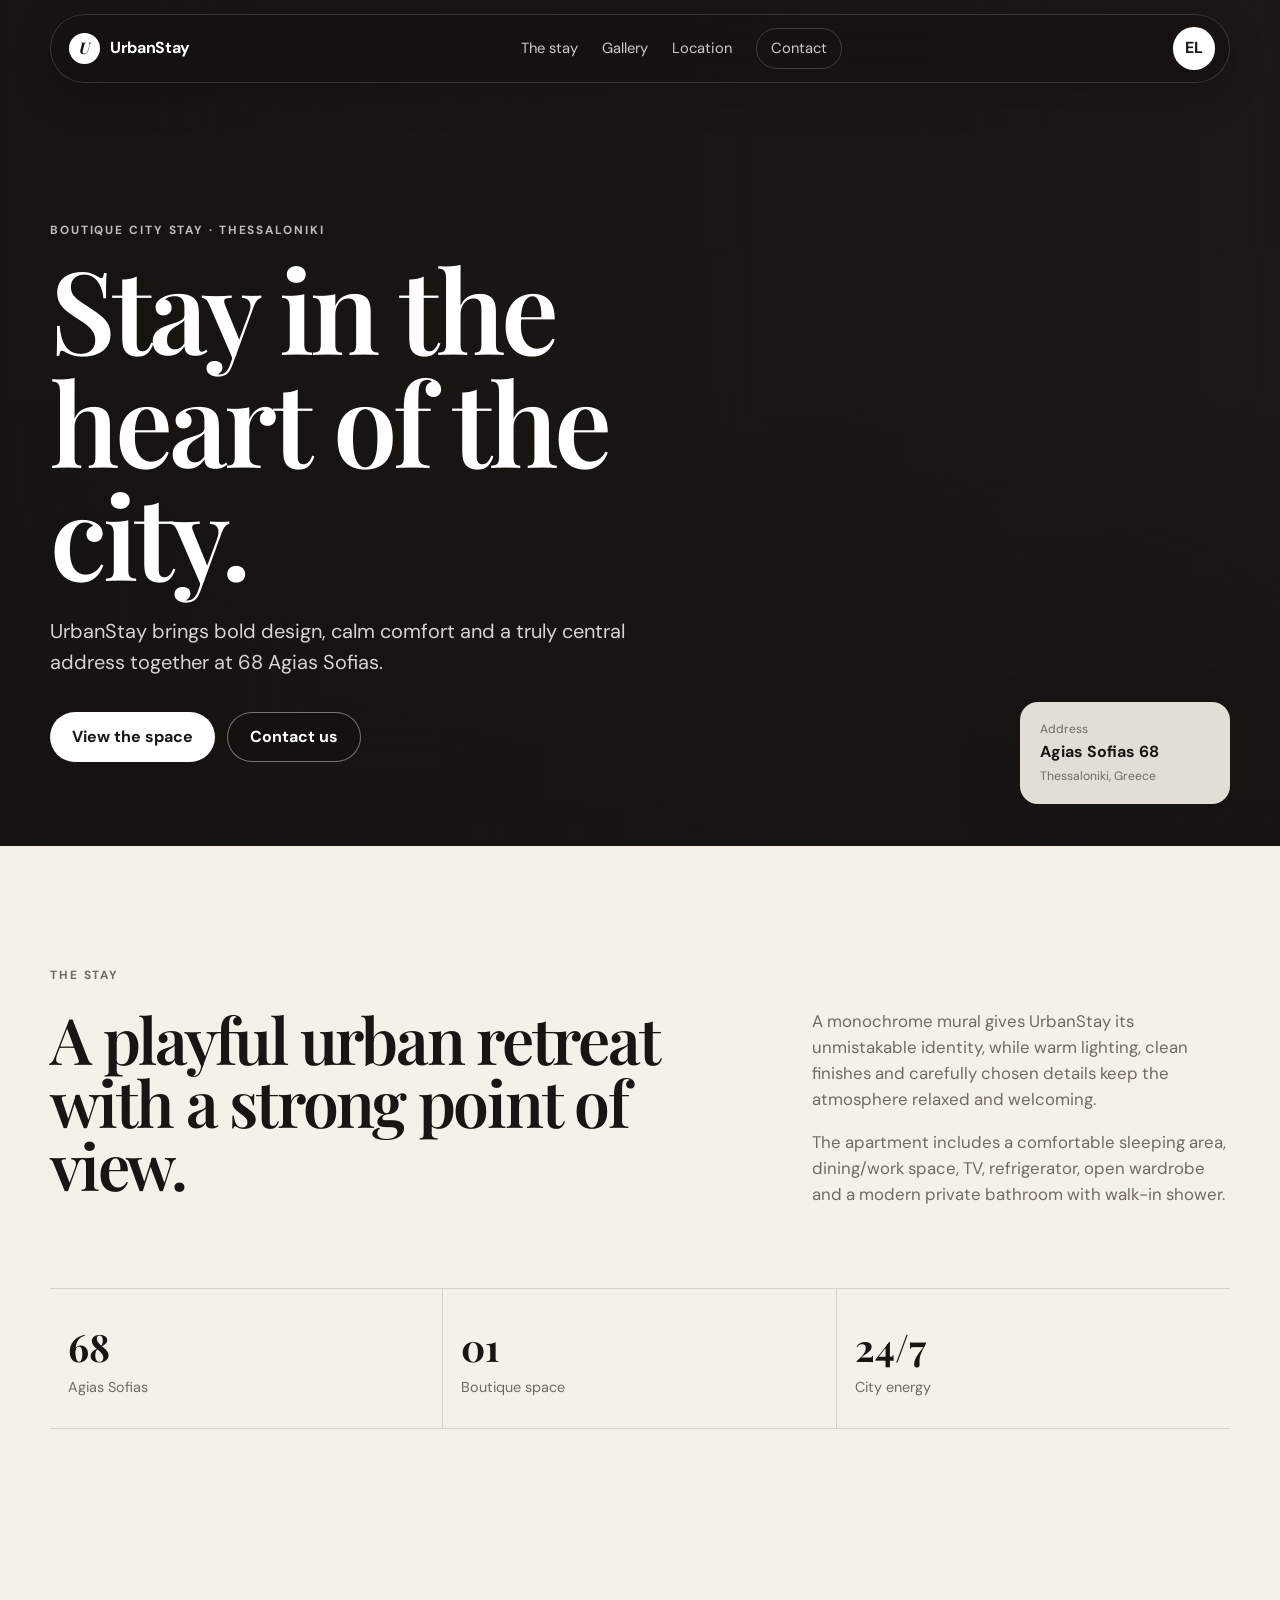
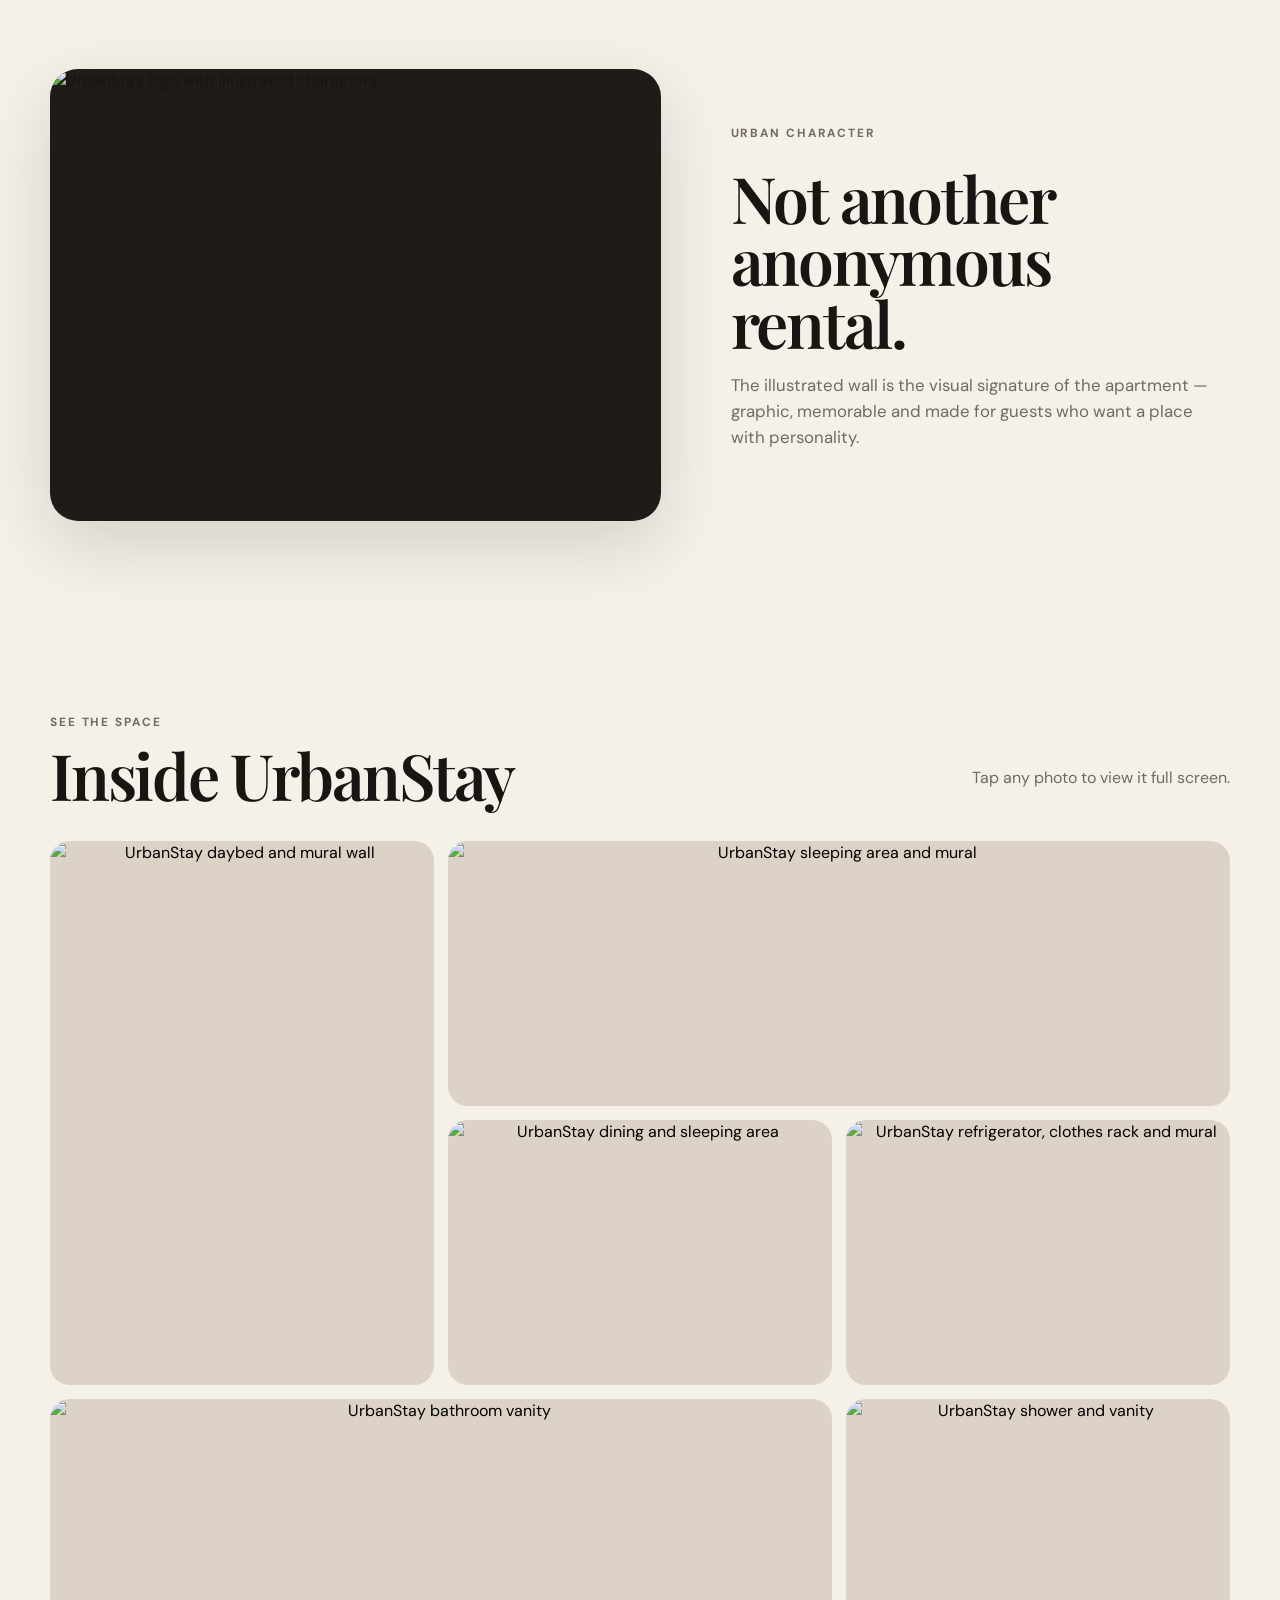
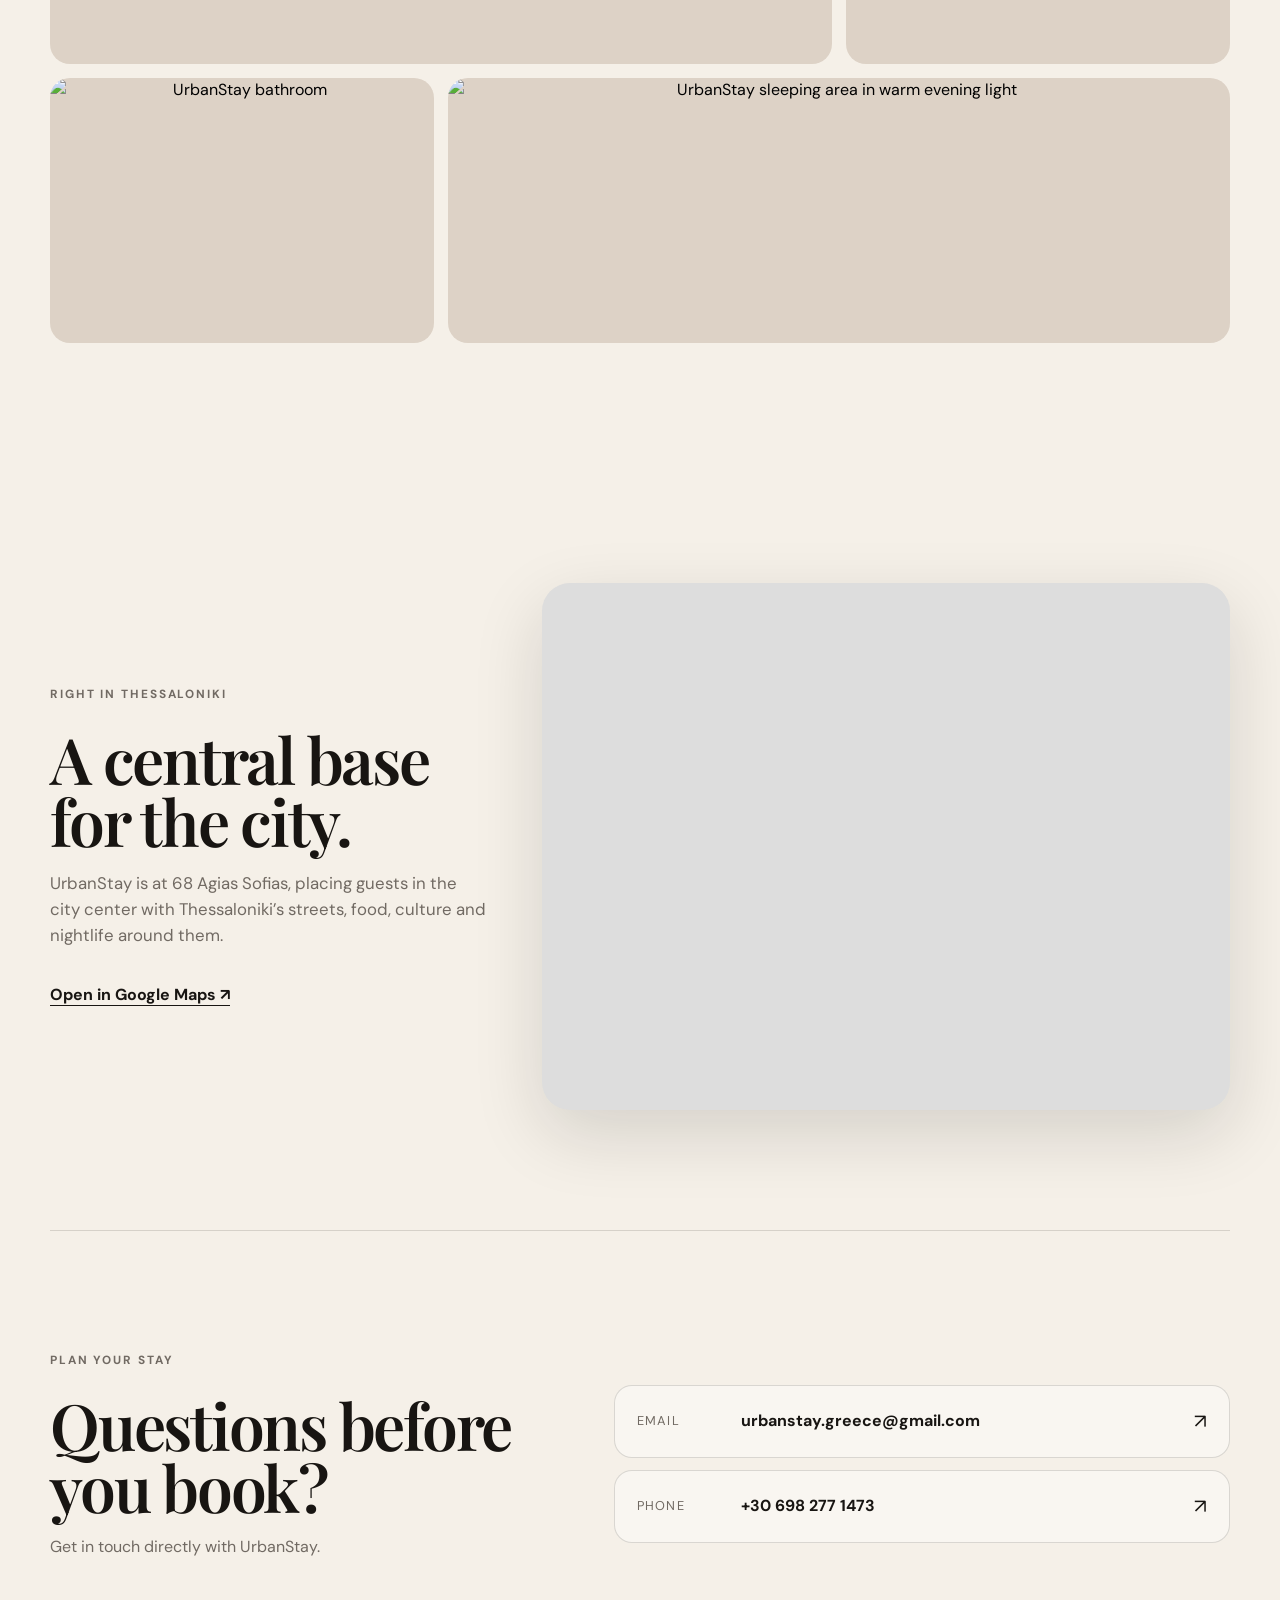
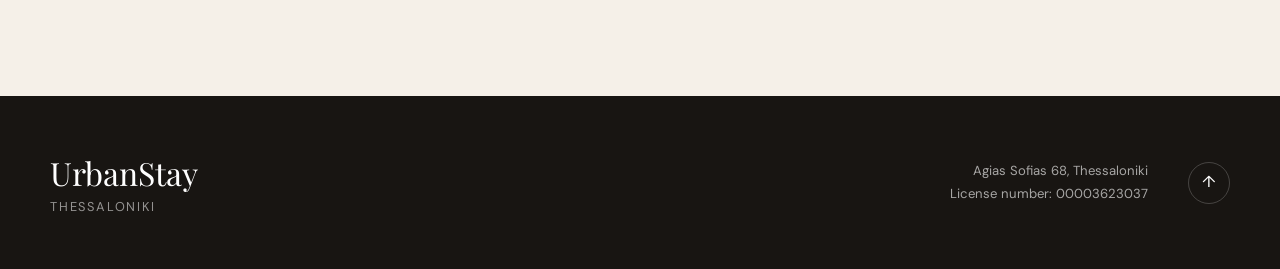
==== index.html @ fb2b24fa "Add UrbanStay website layout and styles" ====
<!doctype html>
<html lang="en">
<head>
  <meta charset="utf-8" />
  <meta name="viewport" content="width=device-width, initial-scale=1" />
  <meta name="theme-color" content="#181512" />
  <meta name="description" content="UrbanStay — a boutique stay at Agias Sofias 68 in central Thessaloniki." />
  <title>UrbanStay | Thessaloniki</title>
  <link rel="preconnect" href="https://fonts.googleapis.com">
  <link rel="preconnect" href="https://fonts.gstatic.com" crossorigin>
  <link href="https://fonts.googleapis.com/css2?family=DM+Sans:wght@400;500;600;700&family=Playfair+Display:ital,wght@0,600;1,600&display=swap" rel="stylesheet">
  <link rel="stylesheet" href="styles.css" />
</head>
<body>
  <header class="site-header" id="top">
    <a class="brand" href="#top" aria-label="UrbanStay home">
      <span class="brand-mark">U</span>
      <span>UrbanStay</span>
    </a>
    <nav class="nav" aria-label="Primary navigation">
      <a href="#stay" data-i18n="navStay">The stay</a>
      <a href="#gallery" data-i18n="navGallery">Gallery</a>
      <a href="#location" data-i18n="navLocation">Location</a>
      <a href="#contact" class="nav-cta" data-i18n="navContact">Contact</a>
    </nav>
    <button class="lang-toggle" type="button" aria-label="Switch language">EL</button>
  </header>

  <main>
    <section class="hero">
      <div class="hero-media" aria-hidden="true"></div>
      <div class="hero-overlay"></div>
      <div class="hero-content">
        <p class="eyebrow" data-i18n="eyebrow">Boutique city stay · Thessaloniki</p>
        <h1 data-i18n="heroTitle">Stay in the heart of the city.</h1>
        <p class="hero-copy" data-i18n="heroCopy">UrbanStay brings bold design, calm comfort and a truly central address together at 68 Agias Sofias.</p>
        <div class="hero-actions">
          <a class="button button-primary" href="#gallery" data-i18n="viewPhotos">View the space</a>
          <a class="button button-ghost" href="mailto:urbanstay.greece@gmail.com" data-i18n="contactUs">Contact us</a>
        </div>
      </div>
      <div class="hero-badge">
        <span data-i18n="addressLabel">Address</span>
        <strong>Agias Sofias 68</strong>
        <span>Thessaloniki, Greece</span>
      </div>
    </section>

    <section class="intro section" id="stay">
      <div class="section-kicker" data-i18n="theStay">The stay</div>
      <div class="intro-grid">
        <div>
          <h2 data-i18n="introTitle">A playful urban retreat with a strong point of view.</h2>
        </div>
        <div class="intro-copy">
          <p data-i18n="introP1">A monochrome mural gives UrbanStay its unmistakable identity, while warm lighting, clean finishes and carefully chosen details keep the atmosphere relaxed and welcoming.</p>
          <p data-i18n="introP2">The apartment includes a comfortable sleeping area, dining/work space, TV, refrigerator, open wardrobe and a modern private bathroom with walk-in shower.</p>
        </div>
      </div>
      <div class="feature-strip">
        <div><strong>68</strong><span data-i18n="agiasSofias">Agias Sofias</span></div>
        <div><strong>01</strong><span data-i18n="boutiqueSpace">Boutique space</span></div>
        <div><strong>24/7</strong><span data-i18n="cityEnergy">City energy</span></div>
      </div>
    </section>

    <section class="signature section" aria-label="UrbanStay identity">
      <div class="signature-logo-card">
        <img src="assets/images/logo.webp" alt="UrbanStay logo with illustrated characters" loading="lazy" />
      </div>
      <div class="signature-copy">
        <p class="section-kicker" data-i18n="signatureKicker">Urban character</p>
        <h2 data-i18n="signatureTitle">Not another anonymous rental.</h2>
        <p data-i18n="signatureCopy">The illustrated wall is the visual signature of the apartment — graphic, memorable and made for guests who want a place with personality.</p>
      </div>
    </section>

    <section class="gallery-section section" id="gallery">
      <div class="section-heading">
        <div>
          <p class="section-kicker" data-i18n="galleryKicker">See the space</p>
          <h2 data-i18n="galleryTitle">Inside UrbanStay</h2>
        </div>
        <p data-i18n="galleryCopy">Tap any photo to view it full screen.</p>
      </div>

      <div class="gallery" aria-label="UrbanStay photo gallery">
        <button class="gallery-item gallery-item-tall" data-full="assets/images/urbanstay-01.webp" aria-label="Open photo 1"><img src="assets/images/urbanstay-01.webp" alt="UrbanStay daybed and mural wall" loading="lazy"></button>
        <button class="gallery-item gallery-item-wide" data-full="assets/images/urbanstay-02.webp" aria-label="Open photo 2"><img src="assets/images/urbanstay-02.webp" alt="UrbanStay sleeping area and mural" loading="lazy"></button>
        <button class="gallery-item" data-full="assets/images/urbanstay-03.webp" aria-label="Open photo 3"><img src="assets/images/urbanstay-03.webp" alt="UrbanStay dining and sleeping area" loading="lazy"></button>
        <button class="gallery-item" data-full="assets/images/urbanstay-04.webp" aria-label="Open photo 4"><img src="assets/images/urbanstay-04.webp" alt="UrbanStay refrigerator, clothes rack and mural" loading="lazy"></button>
        <button class="gallery-item gallery-item-wide" data-full="assets/images/urbanstay-05.webp" aria-label="Open photo 5"><img src="assets/images/urbanstay-05.webp" alt="UrbanStay bathroom vanity" loading="lazy"></button>
        <button class="gallery-item" data-full="assets/images/urbanstay-06.webp" aria-label="Open photo 6"><img src="assets/images/urbanstay-06.webp" alt="UrbanStay shower and vanity" loading="lazy"></button>
        <button class="gallery-item" data-full="assets/images/urbanstay-07.webp" aria-label="Open photo 7"><img src="assets/images/urbanstay-07.webp" alt="UrbanStay bathroom" loading="lazy"></button>
        <button class="gallery-item gallery-item-wide" data-full="assets/images/urbanstay-08.webp" aria-label="Open photo 8"><img src="assets/images/urbanstay-08.webp" alt="UrbanStay sleeping area in warm evening light" loading="lazy"></button>
      </div>
    </section>

    <section class="location section" id="location">
      <div class="location-copy">
        <p class="section-kicker" data-i18n="locationKicker">Right in Thessaloniki</p>
        <h2 data-i18n="locationTitle">A central base for the city.</h2>
        <p data-i18n="locationCopy">UrbanStay is at 68 Agias Sofias, placing guests in the city center with Thessaloniki’s streets, food, culture and nightlife around them.</p>
        <a class="text-link" href="https://www.google.com/maps/search/?api=1&query=Agias+Sofias+68%2C+Thessaloniki%2C+Greece" target="_blank" rel="noopener" data-i18n="openMaps">Open in Google Maps ↗</a>
      </div>
      <div class="map-wrap">
        <iframe title="Map of UrbanStay, Agias Sofias 68, Thessaloniki" src="https://www.google.com/maps?q=Agias%20Sofias%2068%2C%20Thessaloniki%2C%20Greece&output=embed" loading="lazy" referrerpolicy="no-referrer-when-downgrade"></iframe>
      </div>
    </section>

    <section class="contact section" id="contact">
      <div>
        <p class="section-kicker" data-i18n="contactKicker">Plan your stay</p>
        <h2 data-i18n="contactTitle">Questions before you book?</h2>
        <p data-i18n="contactCopy">Get in touch directly with UrbanStay.</p>
      </div>
      <div class="contact-cards">
        <a href="mailto:urbanstay.greece@gmail.com" class="contact-card"><span>Email</span><strong>urbanstay.greece@gmail.com</strong><em>↗</em></a>
        <a href="tel:+306982771473" class="contact-card"><span data-i18n="phone">Phone</span><strong>+30 698 277 1473</strong><em>↗</em></a>
      </div>
    </section>
  </main>

  <footer class="footer">
    <div class="footer-brand">UrbanStay <span>Thessaloniki</span></div>
    <div class="footer-meta">
      <span>Agias Sofias 68, Thessaloniki</span>
      <span>License number: 00003623037</span>
    </div>
    <a href="#top" class="back-top" aria-label="Back to top">↑</a>
  </footer>

  <dialog class="lightbox" aria-label="Photo viewer">
    <button class="lightbox-close" type="button" aria-label="Close photo">×</button>
    <button class="lightbox-prev" type="button" aria-label="Previous photo">←</button>
    <img src="" alt="UrbanStay enlarged view" />
    <button class="lightbox-next" type="button" aria-label="Next photo">→</button>
  </dialog>

  <script src="script.js"></script>
</body>
</html>
---- styles.css ----
:root {
  --ink: #181512;
  --paper: #f5f0e8;
  --paper-2: #ece3d7;
  --white: #fffdf9;
  --gold: #c89a4b;
  --muted: #716a63;
  --line: rgba(24, 21, 18, .14);
  --radius: 28px;
  --shadow: 0 24px 70px rgba(24, 21, 18, .14);
}

* { box-sizing: border-box; }
html { scroll-behavior: smooth; }
body {
  margin: 0;
  background: var(--paper);
  color: var(--ink);
  font-family: "DM Sans", system-ui, -apple-system, sans-serif;
  line-height: 1.55;
}
img { max-width: 100%; display: block; }
a { color: inherit; text-decoration: none; }
button { font: inherit; }

.site-header {
  position: fixed;
  top: 14px;
  left: 50%;
  z-index: 40;
  transform: translateX(-50%);
  width: min(1180px, calc(100% - 28px));
  display: grid;
  grid-template-columns: auto 1fr auto;
  align-items: center;
  gap: 28px;
  padding: 12px 14px 12px 18px;
  border: 1px solid rgba(255,255,255,.15);
  border-radius: 999px;
  background: rgba(20,18,16,.80);
  color: white;
  backdrop-filter: blur(14px);
  box-shadow: 0 12px 42px rgba(0,0,0,.15);
}
.brand { display: inline-flex; align-items: center; gap: 10px; font-weight: 700; letter-spacing: -.02em; }
.brand-mark { display: grid; place-items: center; width: 31px; aspect-ratio: 1; background: white; color: var(--ink); border-radius: 50%; font-family: "Playfair Display", serif; font-style: italic; }
.nav { display: flex; justify-content: center; align-items: center; gap: 24px; font-size: .92rem; }
.nav a { opacity: .78; transition: opacity .2s ease; }
.nav a:hover { opacity: 1; }
.nav-cta { padding: 8px 14px; border: 1px solid rgba(255,255,255,.24); border-radius: 999px; }
.lang-toggle { border: 0; background: white; color: var(--ink); border-radius: 999px; padding: 9px 12px; font-weight: 700; cursor: pointer; }

.hero { min-height: 94vh; position: relative; display: flex; align-items: flex-end; overflow: hidden; background: #1b1815; color: white; }
.hero-media { position: absolute; inset: 0; background-image: url('assets/images/urbanstay-08.webp'); background-size: cover; background-position: center; transform: scale(1.01); }
.hero-overlay { position: absolute; inset: 0; background: linear-gradient(90deg, rgba(20,18,16,.74) 0%, rgba(20,18,16,.38) 50%, rgba(20,18,16,.08) 100%), linear-gradient(0deg, rgba(20,18,16,.6) 0%, transparent 55%); }
.hero-content { position: relative; z-index: 2; width: min(1180px, calc(100% - 40px)); margin: 0 auto; padding: 180px 0 84px; }
.eyebrow, .section-kicker { text-transform: uppercase; letter-spacing: .16em; font-size: .74rem; font-weight: 700; }
.eyebrow { color: rgba(255,255,255,.72); }
h1, h2 { font-family: "Playfair Display", Georgia, serif; font-weight: 600; letter-spacing: -.035em; margin: 0; line-height: .98; }
h1 { max-width: 760px; font-size: clamp(4rem, 9vw, 8.5rem); }
h2 { font-size: clamp(2.6rem, 5vw, 5.1rem); }
.hero-copy { max-width: 620px; margin: 26px 0 0; color: rgba(255,255,255,.82); font-size: clamp(1rem, 1.8vw, 1.25rem); }
.hero-actions { display: flex; flex-wrap: wrap; gap: 12px; margin-top: 34px; }
.button { display: inline-flex; align-items: center; justify-content: center; min-height: 50px; padding: 0 22px; border-radius: 999px; font-weight: 700; transition: transform .2s ease, background .2s ease; }
.button:hover { transform: translateY(-2px); }
.button-primary { background: white; color: var(--ink); }
.button-ghost { border: 1px solid rgba(255,255,255,.42); color: white; background: rgba(0,0,0,.08); }
.hero-badge { position: absolute; right: max(20px, calc((100% - 1180px)/2)); bottom: 42px; z-index: 3; width: 210px; padding: 18px 20px; background: rgba(245,240,232,.92); color: var(--ink); border-radius: 18px; backdrop-filter: blur(12px); box-shadow: var(--shadow); }
.hero-badge span, .hero-badge strong { display: block; }
.hero-badge span { font-size: .76rem; color: var(--muted); }
.hero-badge strong { margin: 2px 0; }

.section { width: min(1180px, calc(100% - 40px)); margin: 0 auto; padding: 120px 0; }
.section-kicker { color: var(--muted); margin: 0 0 24px; }
.intro-grid { display: grid; grid-template-columns: 1.25fr .75fr; gap: 64px; align-items: start; }
.intro-copy { color: var(--muted); font-size: 1.05rem; }
.intro-copy p:first-child { margin-top: 0; }
.feature-strip { margin-top: 64px; display: grid; grid-template-columns: repeat(3, 1fr); border-top: 1px solid var(--line); border-bottom: 1px solid var(--line); }
.feature-strip > div { padding: 28px 18px; border-right: 1px solid var(--line); }
.feature-strip > div:last-child { border-right: 0; }
.feature-strip strong { display: block; font-family: "Playfair Display", serif; font-size: 2.35rem; }
.feature-strip span { color: var(--muted); font-size: .9rem; }

.signature { display: grid; grid-template-columns: 1.1fr .9fr; gap: 70px; align-items: center; }
.signature-logo-card { border-radius: var(--radius); overflow: hidden; background: #1f1b18; box-shadow: var(--shadow); }
.signature-logo-card img { width: 100%; aspect-ratio: 1.35; object-fit: cover; }
.signature-copy p:last-child { max-width: 540px; color: var(--muted); font-size: 1.05rem; }

.gallery-section { padding-top: 72px; }
.section-heading { display: flex; justify-content: space-between; gap: 30px; align-items: end; margin-bottom: 34px; }
.section-heading .section-kicker { margin-bottom: 12px; }
.section-heading > p { max-width: 320px; color: var(--muted); }
.gallery { display: grid; grid-template-columns: repeat(12, 1fr); grid-auto-rows: 265px; gap: 14px; }
.gallery-item { grid-column: span 4; border: 0; padding: 0; overflow: hidden; border-radius: 20px; cursor: zoom-in; background: #ddd2c6; }
.gallery-item-wide { grid-column: span 8; }
.gallery-item-tall { grid-row: span 2; }
.gallery-item img { width: 100%; height: 100%; object-fit: cover; transition: transform .45s cubic-bezier(.2,.7,.2,1); }
.gallery-item:hover img { transform: scale(1.035); }

.location { display: grid; grid-template-columns: .78fr 1.22fr; gap: 52px; align-items: stretch; }
.location-copy { display: flex; flex-direction: column; justify-content: center; }
.location-copy p:not(.section-kicker) { color: var(--muted); font-size: 1.05rem; max-width: 480px; }
.text-link { display: inline-block; margin-top: 18px; font-weight: 700; text-decoration: underline; text-underline-offset: 5px; }
.map-wrap { min-height: 520px; overflow: hidden; border-radius: var(--radius); box-shadow: var(--shadow); background: #ddd; }
.map-wrap iframe { width: 100%; height: 100%; min-height: 520px; border: 0; filter: grayscale(.15) contrast(.98); }

.contact { display: grid; grid-template-columns: .9fr 1.1fr; gap: 60px; border-top: 1px solid var(--line); }
.contact > div:first-child p:last-child { color: var(--muted); }
.contact-cards { display: grid; gap: 12px; align-content: center; }
.contact-card { display: grid; grid-template-columns: 86px 1fr auto; align-items: center; gap: 18px; padding: 20px 22px; border: 1px solid var(--line); border-radius: 18px; background: rgba(255,255,255,.38); transition: transform .2s ease, background .2s ease; }
.contact-card:hover { transform: translateY(-2px); background: var(--white); }
.contact-card span { color: var(--muted); font-size: .8rem; text-transform: uppercase; letter-spacing: .09em; }
.contact-card strong { word-break: break-word; }
.contact-card em { font-style: normal; font-size: 1.25rem; }

.footer { background: var(--ink); color: white; padding: 52px max(20px, calc((100% - 1180px)/2)); display: grid; grid-template-columns: 1fr auto auto; gap: 40px; align-items: center; }
.footer-brand { font-family: "Playfair Display", serif; font-size: 2rem; }
.footer-brand span { display: block; font-family: "DM Sans", sans-serif; font-size: .8rem; color: rgba(255,255,255,.54); text-transform: uppercase; letter-spacing: .14em; }
.footer-meta { display: grid; gap: 3px; text-align: right; color: rgba(255,255,255,.62); font-size: .82rem; }
.back-top { width: 42px; aspect-ratio: 1; display: grid; place-items: center; border: 1px solid rgba(255,255,255,.2); border-radius: 50%; }

.lightbox { width: min(1180px, 95vw); height: min(88vh, 860px); border: 0; padding: 0; background: rgba(15,13,12,.96); border-radius: 24px; overflow: hidden; box-shadow: 0 40px 120px rgba(0,0,0,.55); }
.lightbox::backdrop { background: rgba(10,8,7,.82); backdrop-filter: blur(8px); }
.lightbox img { width: 100%; height: 100%; object-fit: contain; }
.lightbox-close, .lightbox-prev, .lightbox-next { position: absolute; z-index: 2; border: 0; background: rgba(255,255,255,.92); color: var(--ink); cursor: pointer; border-radius: 999px; box-shadow: 0 8px 30px rgba(0,0,0,.18); }
.lightbox-close { top: 16px; right: 16px; width: 44px; height: 44px; font-size: 1.6rem; }
.lightbox-prev, .lightbox-next { top: 50%; transform: translateY(-50%); width: 48px; height: 48px; font-size: 1.3rem; }
.lightbox-prev { left: 16px; }
.lightbox-next { right: 16px; }

@media (max-width: 900px) {
  .site-header { grid-template-columns: auto 1fr auto; }
  .nav { display: none; }
  .brand { grid-column: 1 / 2; }
  .lang-toggle { grid-column: 3; }
  .hero { min-height: 90vh; }
  .hero-content { padding-bottom: 120px; }
  .hero-badge { left: 20px; right: auto; bottom: 30px; width: auto; max-width: calc(100% - 40px); padding: 12px 15px; }
  .intro-grid, .signature, .location, .contact { grid-template-columns: 1fr; gap: 34px; }
  .signature-copy { order: -1; }
  .section { padding: 86px 0; }
  .gallery { grid-template-columns: repeat(2, 1fr); grid-auto-rows: 240px; }
  .gallery-item, .gallery-item-wide { grid-column: span 1; }
  .gallery-item-tall { grid-row: span 1; }
  .map-wrap, .map-wrap iframe { min-height: 420px; }
  .footer { grid-template-columns: 1fr auto; }
  .footer-meta { grid-column: 1 / -1; text-align: left; }
}

@media (max-width: 620px) {
  .site-header { top: 10px; width: calc(100% - 20px); padding: 10px 10px 10px 14px; }
  .brand { font-size: .95rem; }
  .hero-content { width: calc(100% - 28px); padding-top: 150px; }
  h1 { font-size: clamp(3.2rem, 18vw, 5.4rem); }
  h2 { font-size: clamp(2.4rem, 12vw, 3.8rem); }
  .section { width: calc(100% - 28px); padding: 72px 0; }
  .feature-strip { grid-template-columns: 1fr; }
  .feature-strip > div { border-right: 0; border-bottom: 1px solid var(--line); }
  .feature-strip > div:last-child { border-bottom: 0; }
  .section-heading { align-items: start; flex-direction: column; }
  .gallery { grid-template-columns: 1fr; grid-auto-rows: 290px; }
  .contact-card { grid-template-columns: 68px 1fr auto; padding: 17px 16px; gap: 10px; }
  .footer { padding: 42px 18px; }
  .lightbox { width: 100vw; height: 100vh; max-width: none; max-height: none; border-radius: 0; }
}
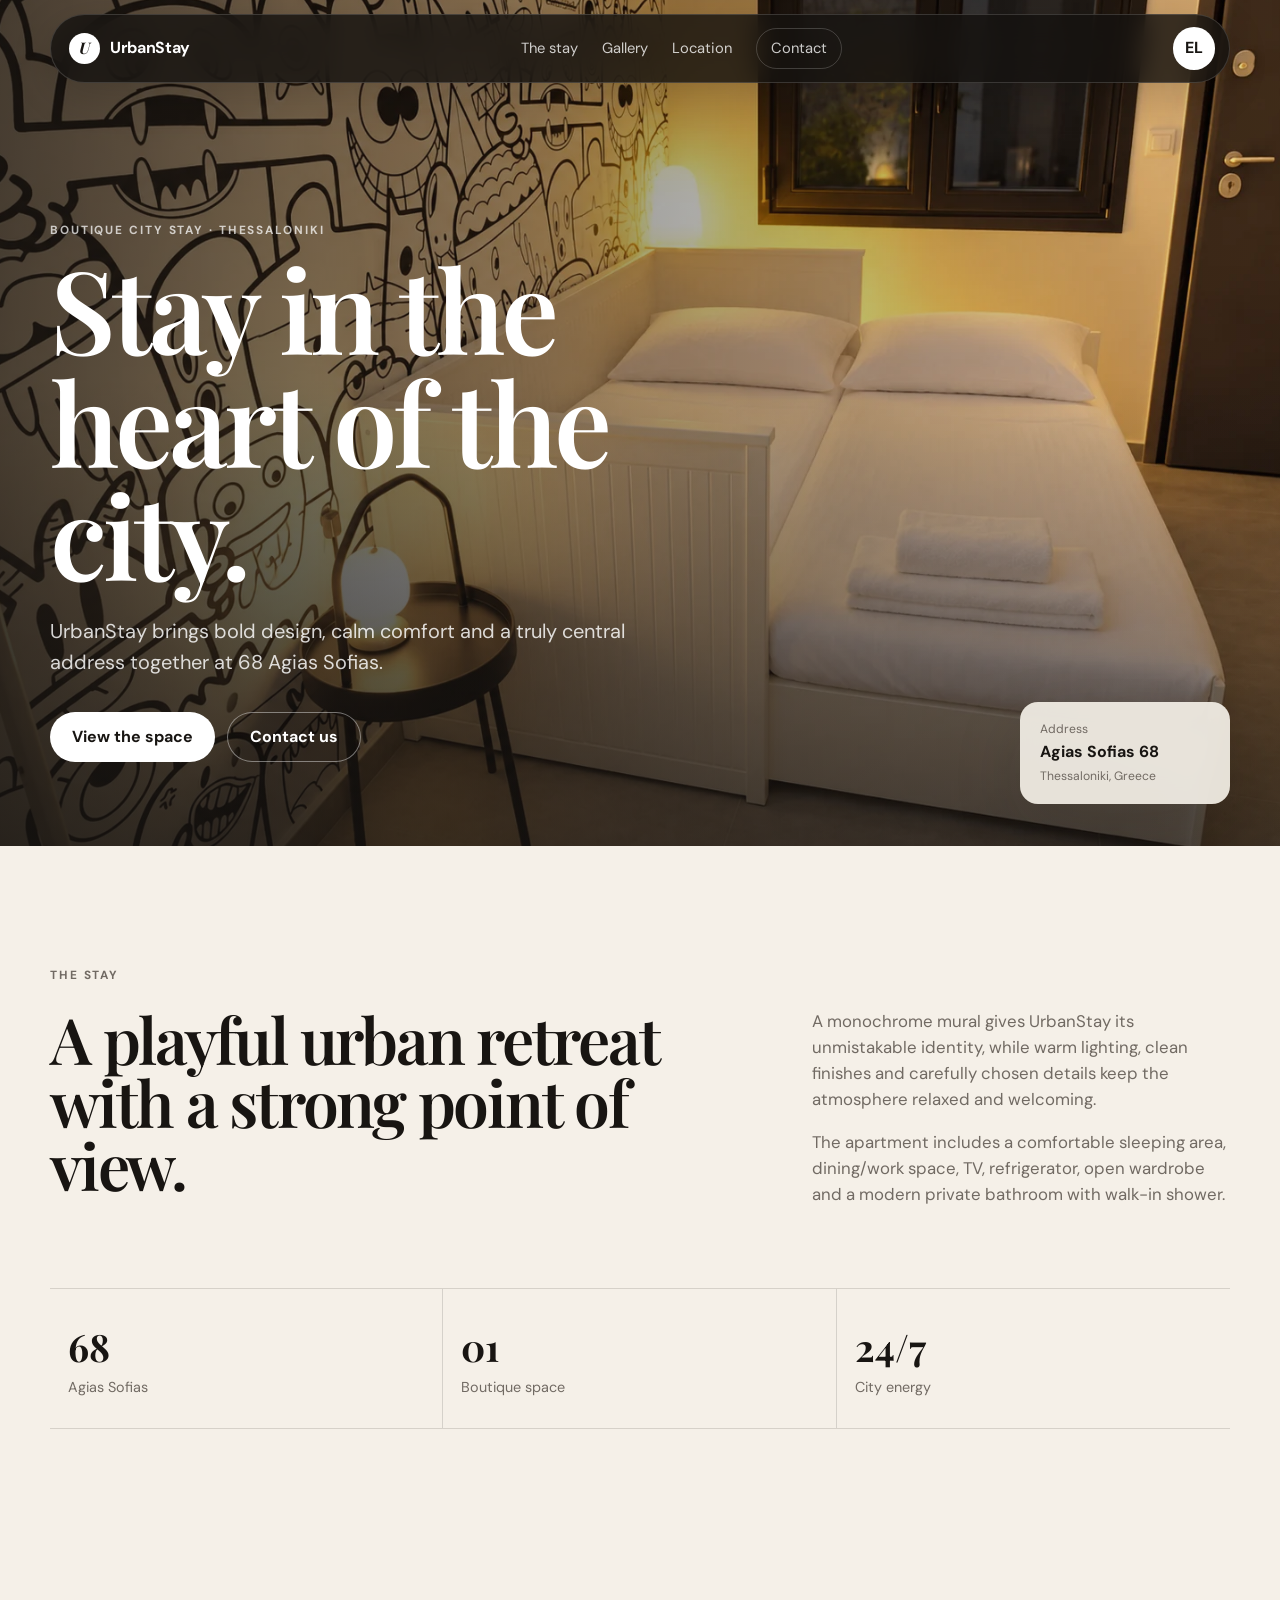
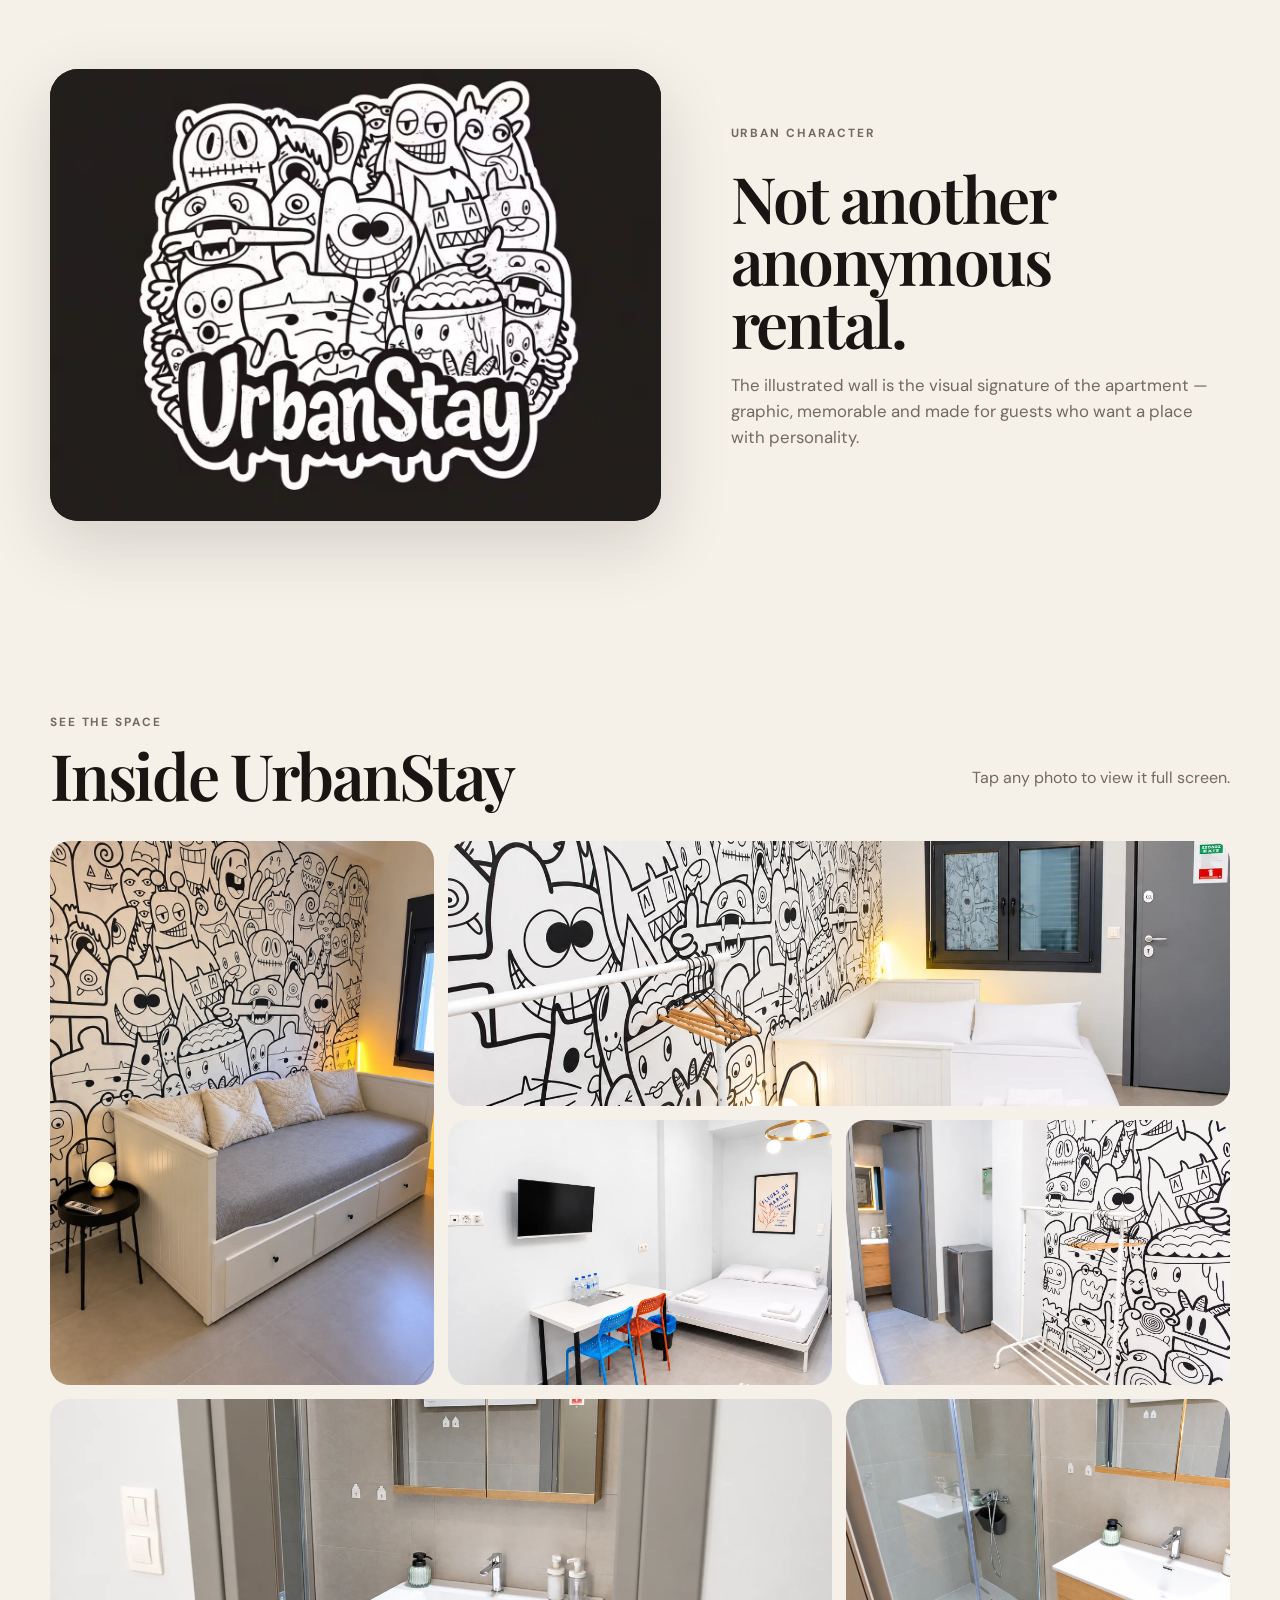
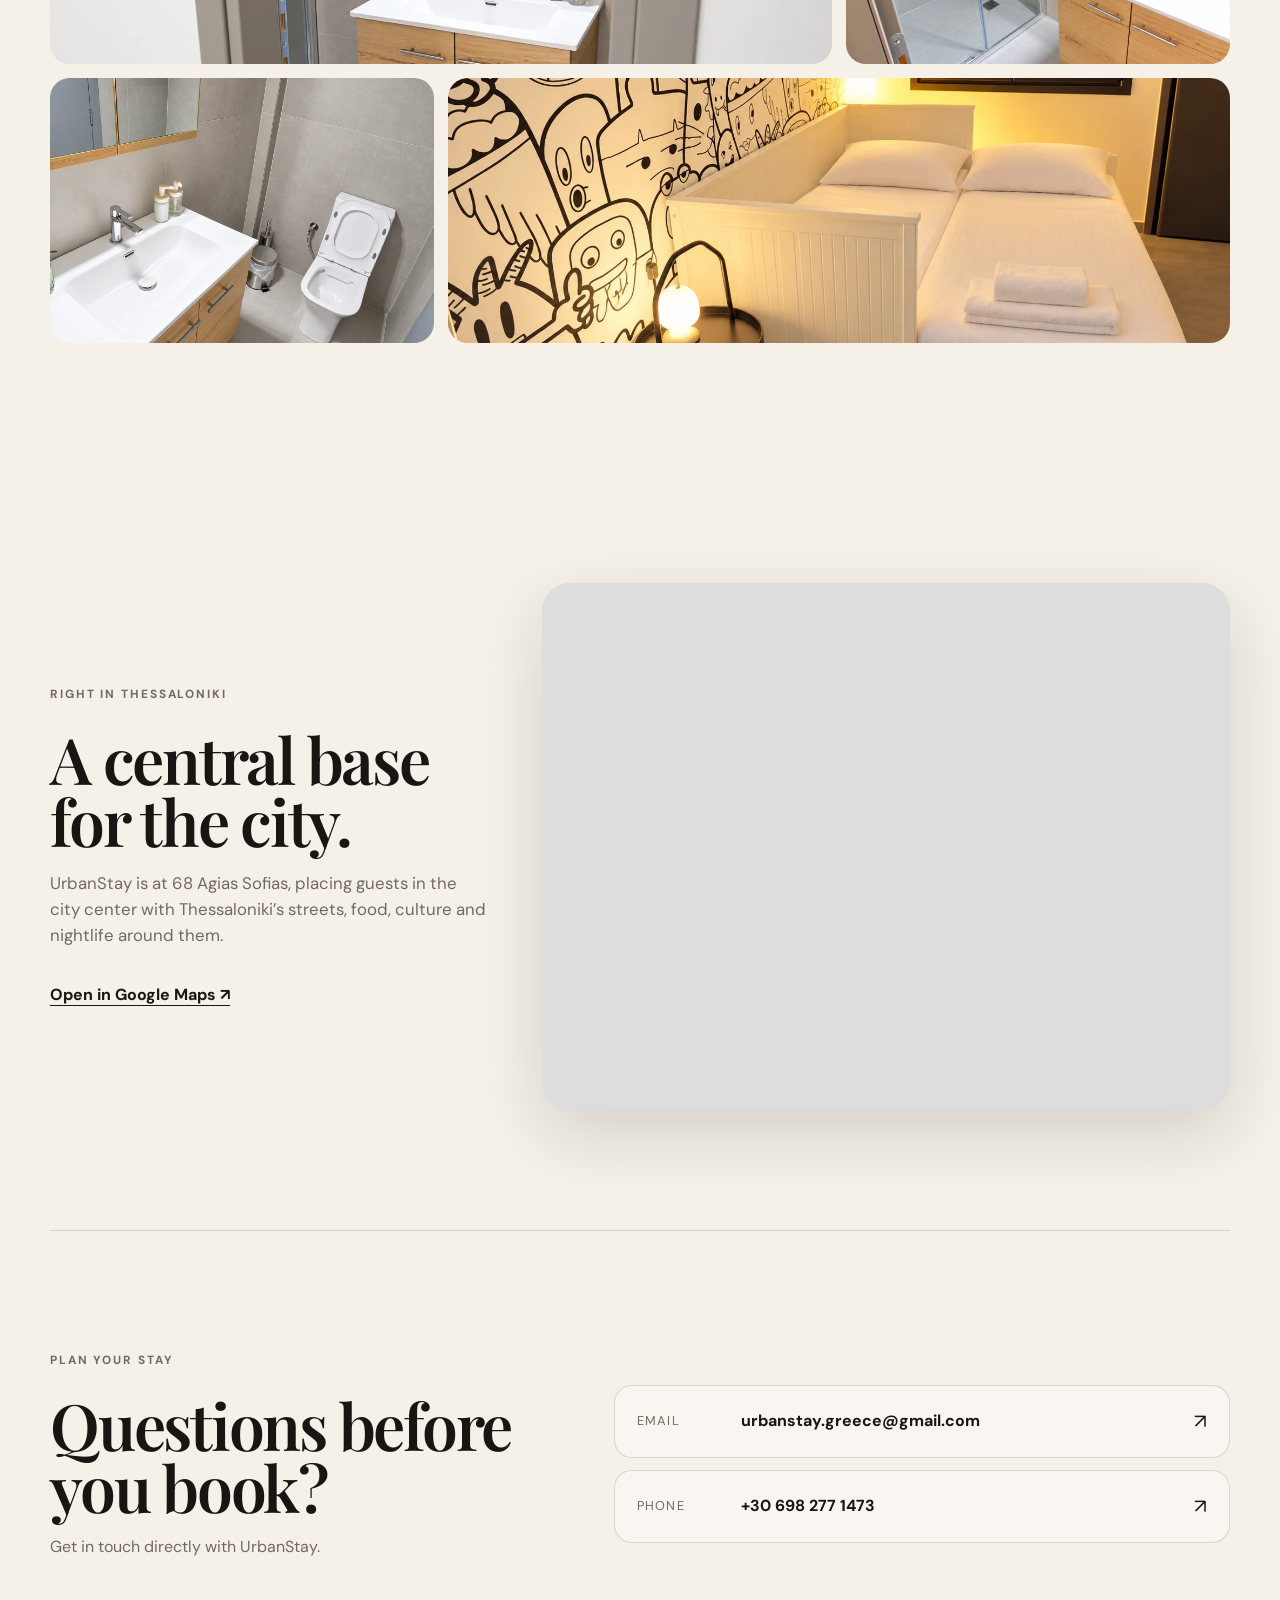
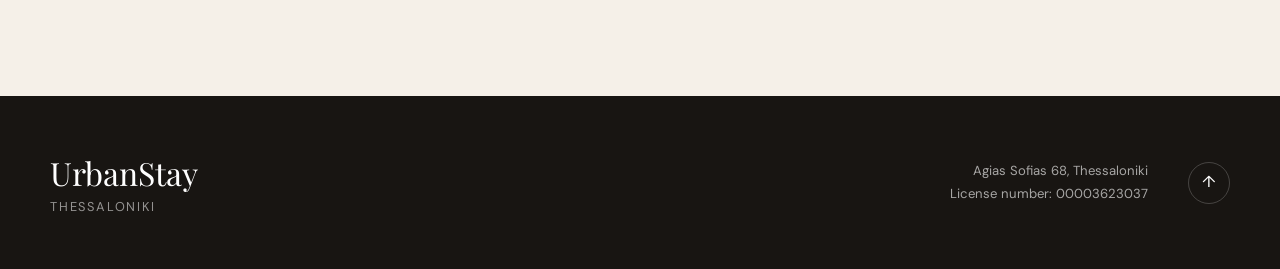
==== commit 99380c20: "Restore UrbanStay photos" ====
--- a/index.html
+++ b/index.html
@@ -66,7 +66,7 @@
 
     <section class="signature section" aria-label="UrbanStay identity">
       <div class="signature-logo-card">
-        <img src="assets/images/logo.webp" alt="UrbanStay logo with illustrated characters" loading="lazy" />
+        <img src="assets/images/logo.jpg" alt="UrbanStay logo with illustrated characters" loading="lazy" />
       </div>
       <div class="signature-copy">
         <p class="section-kicker" data-i18n="signatureKicker">Urban character</p>
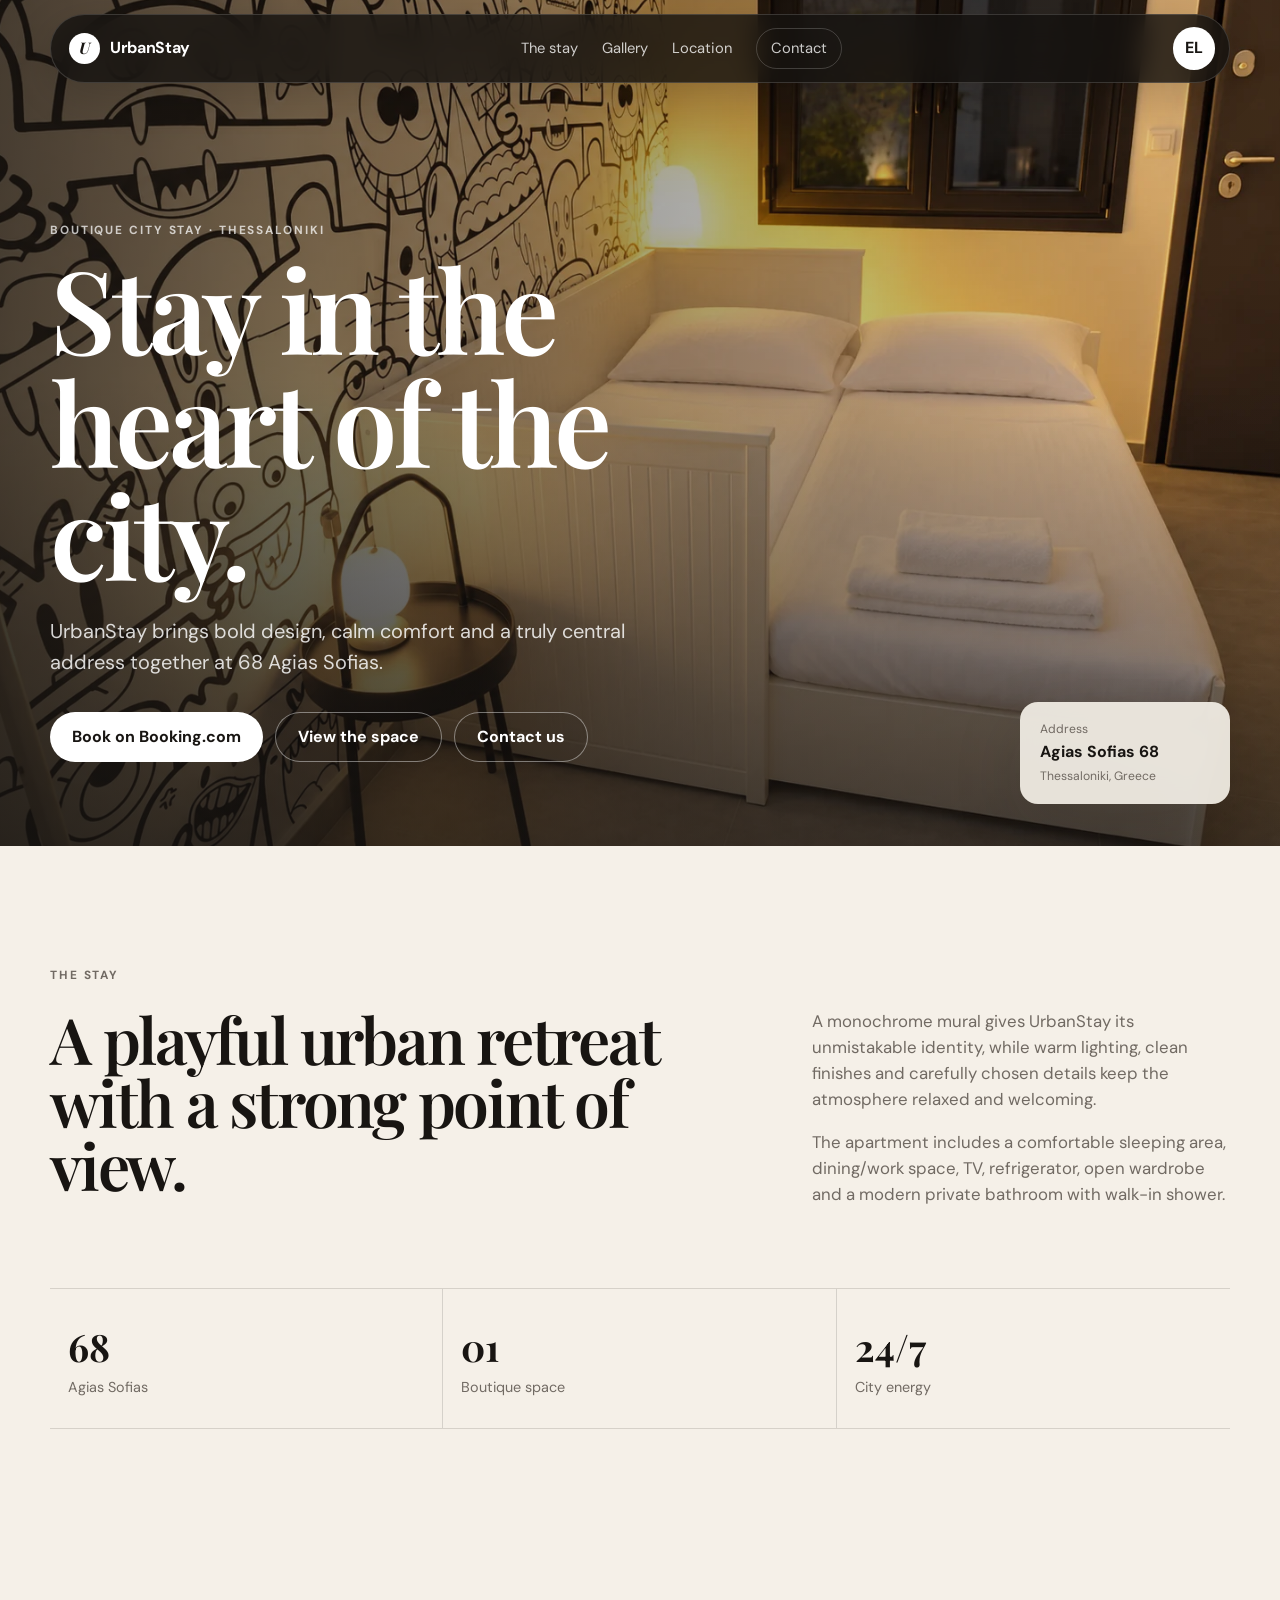
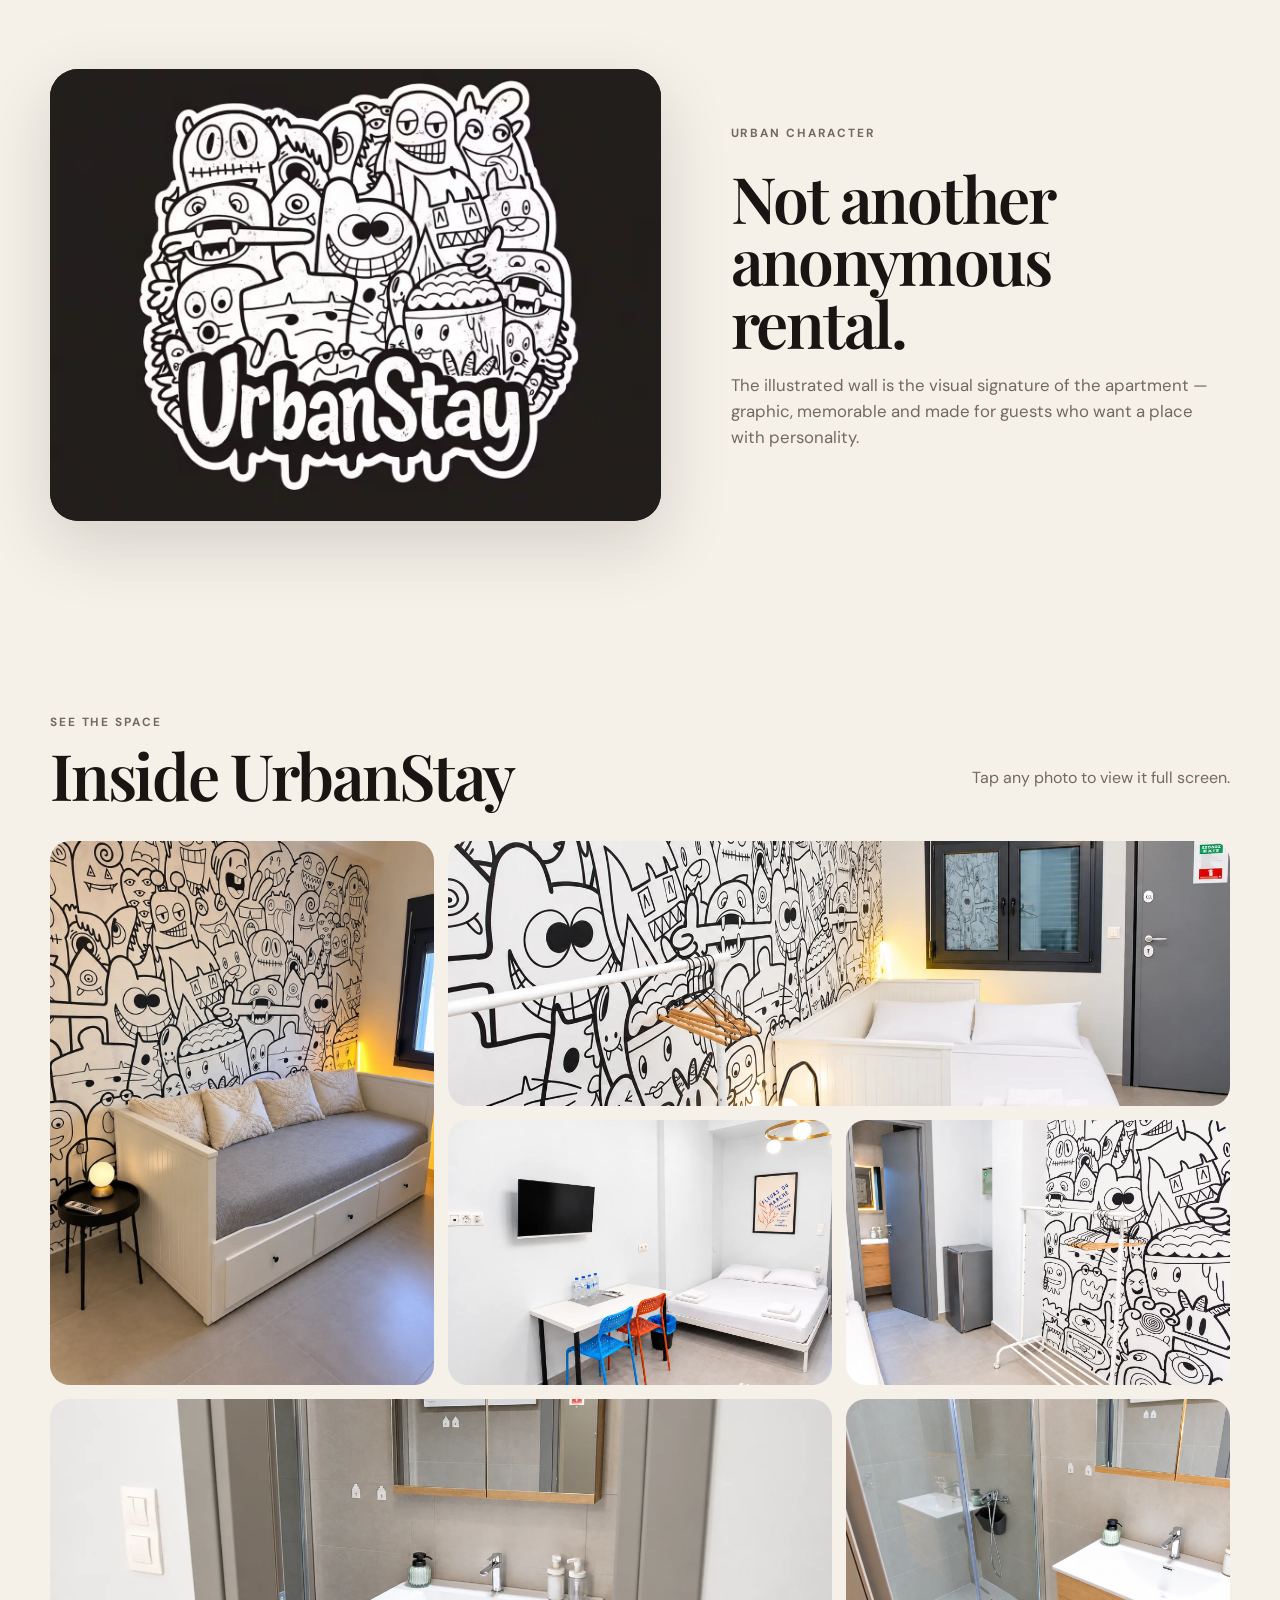
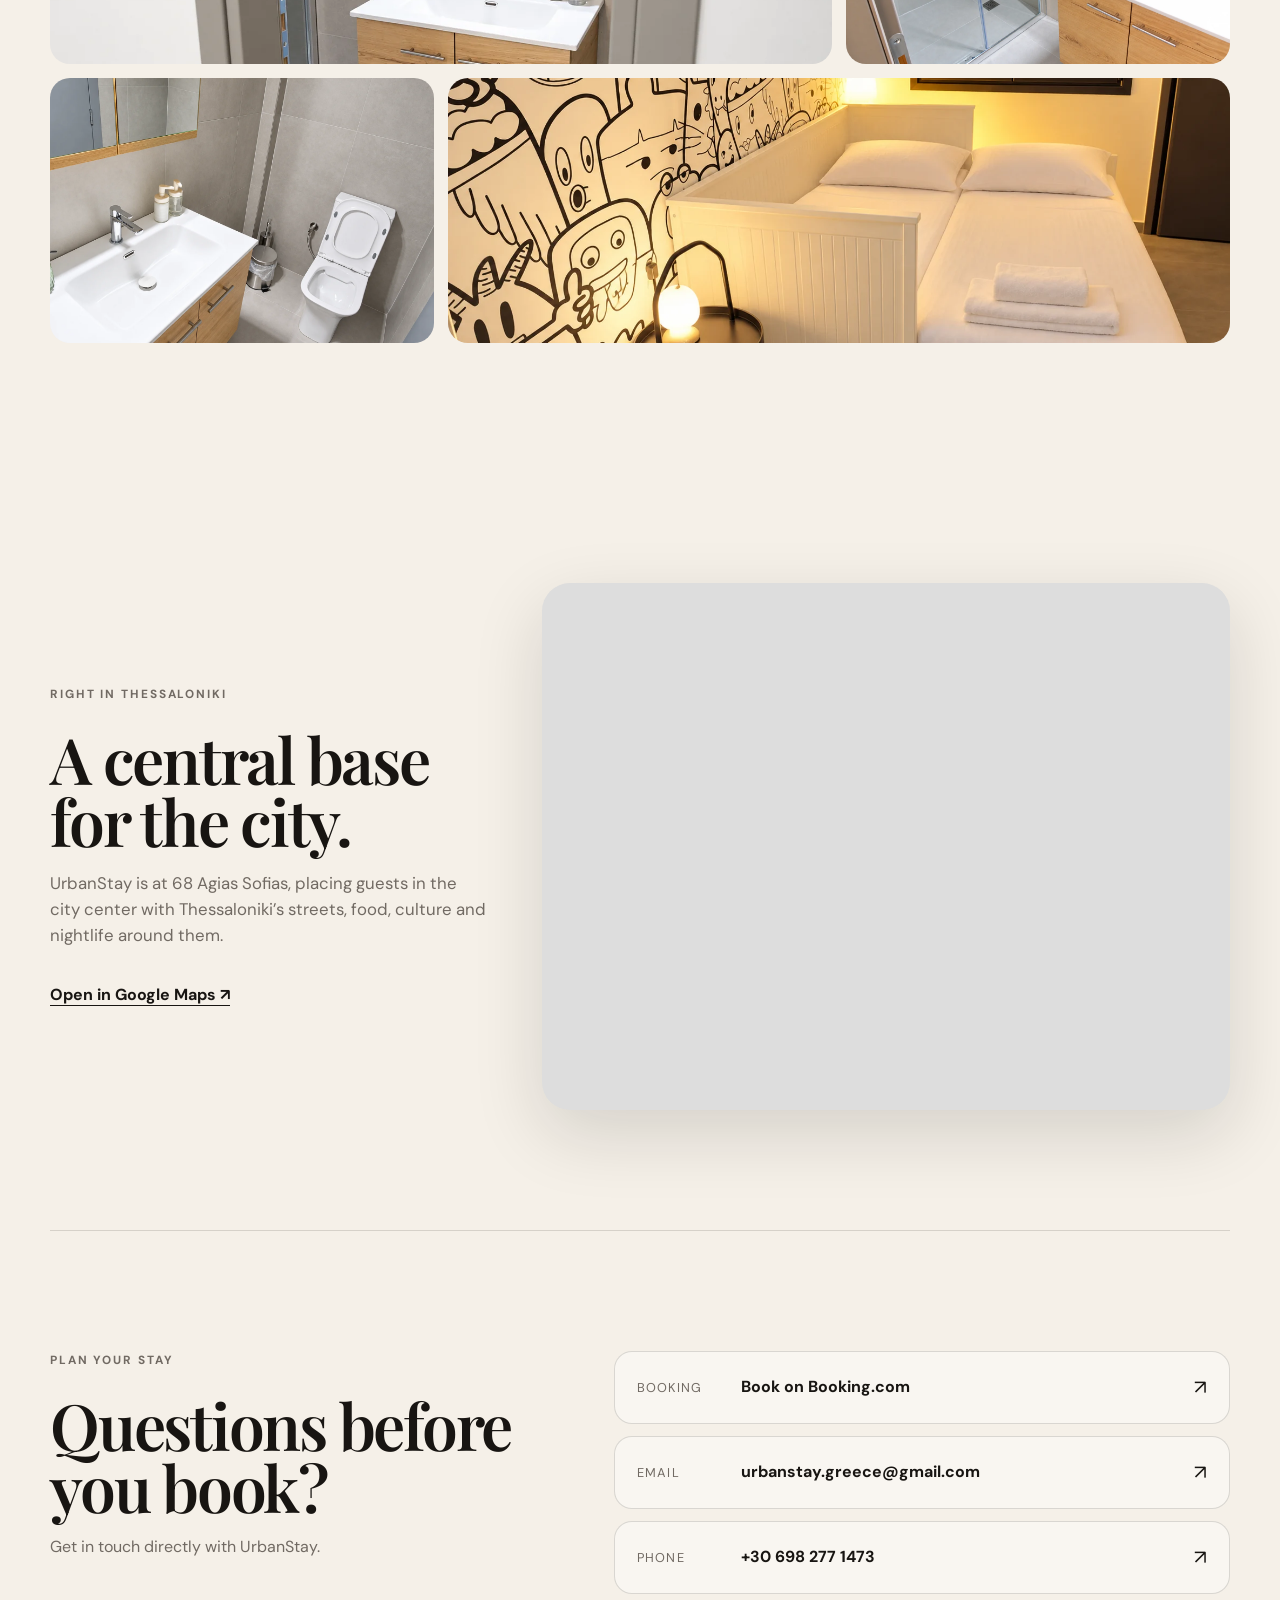
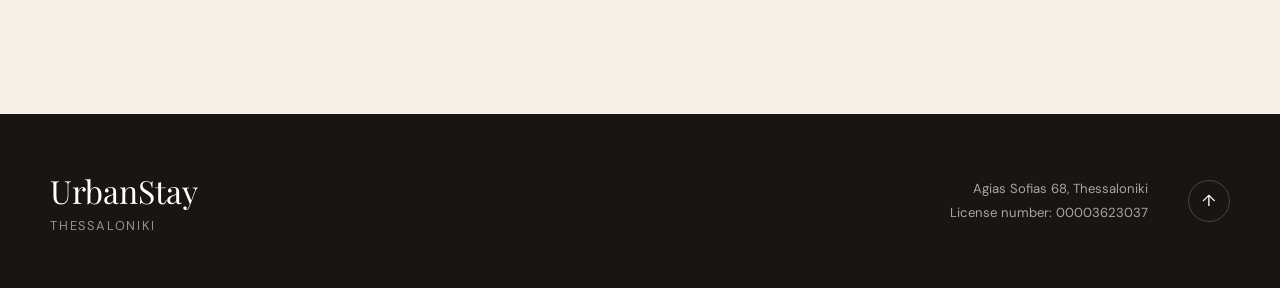
==== commit f6509076: "Add Booking.com reservation links" ====
--- a/index.html
+++ b/index.html
@@ -35,7 +35,8 @@
         <h1 data-i18n="heroTitle">Stay in the heart of the city.</h1>
         <p class="hero-copy" data-i18n="heroCopy">UrbanStay brings bold design, calm comfort and a truly central address together at 68 Agias Sofias.</p>
         <div class="hero-actions">
-          <a class="button button-primary" href="#gallery" data-i18n="viewPhotos">View the space</a>
+          <a class="button button-primary" href="https://www.booking.com/hotel/gr/urbanstay.html" target="_blank" rel="noopener noreferrer" data-i18n="bookBooking">Book on Booking.com</a>
+          <a class="button button-ghost" href="#gallery" data-i18n="viewPhotos">View the space</a>
           <a class="button button-ghost" href="mailto:urbanstay.greece@gmail.com" data-i18n="contactUs">Contact us</a>
         </div>
       </div>
@@ -115,6 +116,7 @@
         <p data-i18n="contactCopy">Get in touch directly with UrbanStay.</p>
       </div>
       <div class="contact-cards">
+        <a href="https://www.booking.com/hotel/gr/urbanstay.html" target="_blank" rel="noopener noreferrer" class="contact-card"><span data-i18n="bookingLabel">Booking</span><strong data-i18n="bookingCta">Book on Booking.com</strong><em>↗</em></a>
         <a href="mailto:urbanstay.greece@gmail.com" class="contact-card"><span>Email</span><strong>urbanstay.greece@gmail.com</strong><em>↗</em></a>
         <a href="tel:+306982771473" class="contact-card"><span data-i18n="phone">Phone</span><strong>+30 698 277 1473</strong><em>↗</em></a>
       </div>
